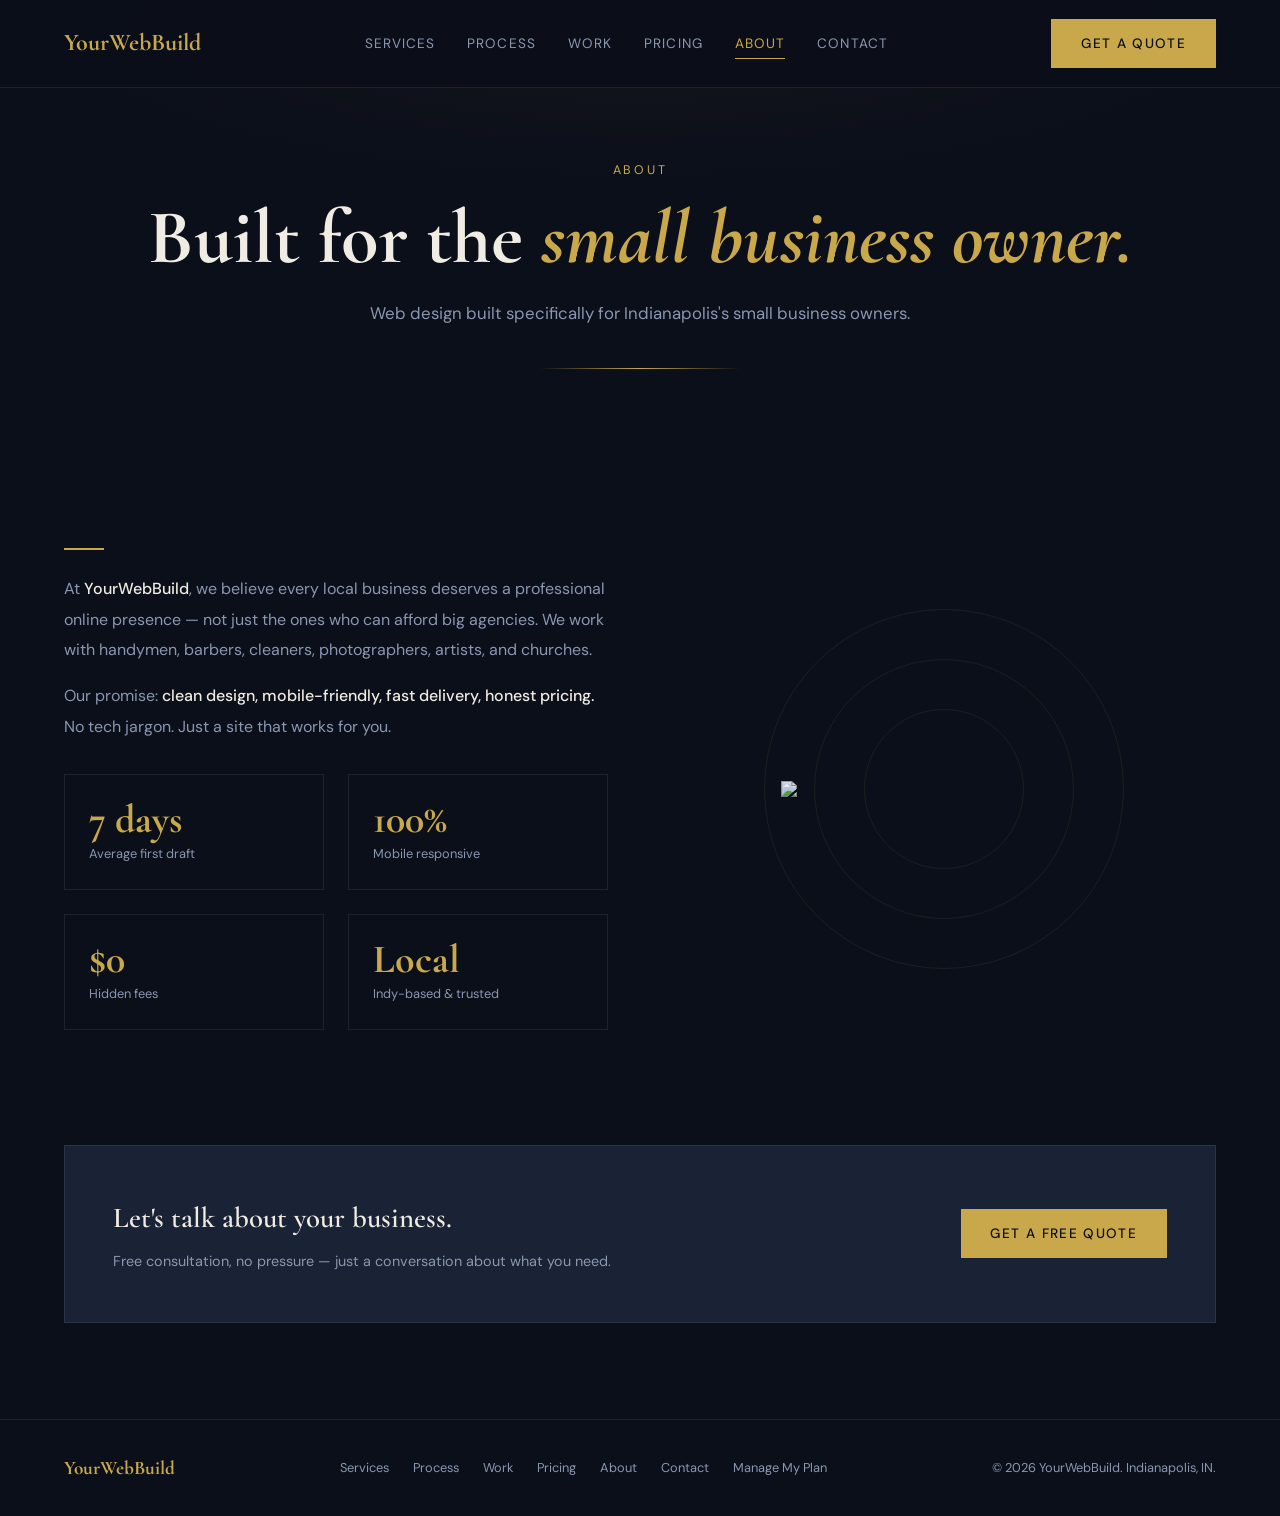
==== about.html @ 41e665bb "Add files via upload" ====
<!DOCTYPE html>
<html lang="en">
<head>
<meta charset="UTF-8"/>
<meta name="viewport" content="width=device-width,initial-scale=1.0"/>

<meta name="description" content="YourWebBuild builds professional websites for Indianapolis small businesses — handymen, barbers, cleaners, photographers, artists, and churches. Clean design, honest pricing."/>
<meta name="robots" content="index, follow"/>
<meta property="og:title" content="About | YourWebBuild"/>
<meta property="og:description" content="We believe every local business deserves a professional online presence — not just the ones who can afford big agencies."/>
<meta property="og:type" content="website"/>
<meta property="og:url" content="https://yourwebbuild.com/about.html"/>

<title>About | YourWebBuild</title>
<link rel="preconnect" href="https://fonts.googleapis.com">
<link rel="preconnect" href="https://fonts.gstatic.com" crossorigin>
<link href="https://fonts.googleapis.com/css2?family=Cormorant+Garamond:wght@400;600;700&family=DM+Sans:wght@300;400;500&display=swap" rel="stylesheet"/>
<link rel="icon" type="image/x-icon" href="Images/ywb-blue-tab.png">
<link rel="stylesheet" href="style.css">

<style>
.about-inner{display:grid;grid-template-columns:1fr 1fr;gap:4rem;align-items:center;max-width:1200px;margin:0 auto;}
.about-text p{color:var(--muted);line-height:1.9;margin-bottom:1rem;}
.about-text p strong{color:var(--white);font-weight:500;}
.about-stats{display:grid;grid-template-columns:1fr 1fr;gap:1.5rem;margin-top:2rem;}
.stat{padding:1.5rem;border:1px solid var(--border);transition:border-color .3s,transform .3s cubic-bezier(.22,1,.36,1);}
.stat:hover{border-color:var(--gold);transform:translateY(-2px);}
.stat-num{font-family:'Cormorant Garamond',serif;font-size:2.5rem;font-weight:700;color:var(--gold);line-height:1;}
.stat-label{font-size:.8rem;color:var(--muted);margin-top:.25rem;}

.about-visual{background:none;);border:none;height:520px;display:flex;align-items:center;justify-content:center;position:relative;overflow:hidden;}
.ring{position:absolute;border-radius:50%;border:1px solid #c9a84c18;top:50%;left:50%;transform:translate(-50%,-50%) scale(0);opacity:0;transition:transform 1s cubic-bezier(.22,1,.36,1),opacity 1s ease;}
.about-visual.visible .ring{opacity:1;}
.about-visual.visible .ring1{transform:translate(-50%,-50%) scale(1);width:160px;height:160px;transition-delay:.1s;}
.about-visual.visible .ring2{transform:translate(-50%,-50%) scale(1);width:260px;height:260px;transition-delay:.25s;}
.about-visual.visible .ring3{transform:translate(-50%,-50%) scale(1);width:360px;height:360px;transition-delay:.4s;}
.about-monogram{width:60%;opacity:0;position:relative;z-index:1;transition:opacity .8s ease .5s;}
.about-monogram img{width:100%;display:block;}
.about-visual.visible .about-monogram{opacity:.9;}

@media(max-width:900px){
  .about-inner{grid-template-columns:1fr;}
  .about-visual{height:380px;}
}
</style>
</head>
<body>

<nav id="main-nav">
  <a href="index.html" class="nav-logo">YourWebBuild</a>
  <div class="nav-links" id="navLinks">
    <a href="index.html#services">Services</a>
    <a href="process.html">Process</a>
    <a href="portfolio.html">Work</a>
    <a href="pricing.html">Pricing</a>
    <a href="about.html" class="active">About</a>
    <a href="contact.html">Contact</a>
  </div>
  <div class="nav-right">
    <a href="contact.html" class="btn btn-fill">Get a Quote</a>
    <button class="nav-toggle" id="navToggle" aria-label="Toggle menu" aria-expanded="false">
      <span></span><span></span><span></span>
    </button>
  </div>
</nav>

<div class="page-hero">
  <div class="hero-eyebrow">About</div>
  <h1 class="page-title">Built for the <em>small business owner.</em></h1>
  <p class="page-sub">Web design built specifically for Indianapolis's small business owners.</p>
  <div class="gold-divider"></div>
</div>

<section>
  <div class="about-inner">
    <div class="about-text">
      <div class="gold-line reveal d1"></div>
      <p class="reveal d2">At <strong>YourWebBuild</strong>, we believe every local business deserves a professional online presence — not just the ones who can afford big agencies. We work with handymen, barbers, cleaners, photographers, artists, and churches.</p>
      <p class="reveal d3">Our promise: <strong>clean design, mobile-friendly, fast delivery, honest pricing.</strong> No tech jargon. Just a site that works for you.</p>
      <div class="about-stats">
        <div class="stat reveal d1"><div class="stat-num">7 days</div><div class="stat-label">Average first draft</div></div>
        <div class="stat reveal d2"><div class="stat-num">100%</div><div class="stat-label">Mobile responsive</div></div>
        <div class="stat reveal d3"><div class="stat-num">$0</div><div class="stat-label">Hidden fees</div></div>
        <div class="stat reveal d4"><div class="stat-num">Local</div><div class="stat-label">Indy-based &amp; trusted</div></div>
      </div>
    </div>
    <div class="about-visual reveal-right">
      <div class="ring ring1"></div><div class="ring ring2"></div><div class="ring ring3"></div>
      <div class="about-monogram"><img src="Images/portrait.png"></div>
    </div>
  </div>
</section>

<div class="cta-band reveal">
  <div class="cta-band-text">
    <h3>Let's talk about your business.</h3>
    <p>Free consultation, no pressure — just a conversation about what you need.</p>
  </div>
  <a href="contact.html" class="btn btn-fill">Get a Free Quote</a>
</div>

<footer>
  <div class="footer-logo">YourWebBuild</div>
  <div class="footer-links">
    <a href="index.html#services">Services</a>
    <a href="process.html">Process</a>
    <a href="portfolio.html">Work</a>
    <a href="pricing.html">Pricing</a>
    <a href="about.html">About</a>
    <a href="contact.html">Contact</a>
    <a href="https://billing.stripe.com/p/login/test_aFa7sK5XEgO0h2pbyrfMA00">Manage My Plan</a>
  </div>
  <div class="footer-copy">© 2026 YourWebBuild. Indianapolis, IN.</div>
</footer>

<script src="script.js"></script>
</body>
</html>
---- style.css ----
/* ============================================================
   YourWebBuild — Shared Styles
   Linked on every page. Page-specific styles (hero, pricing
   cards, contact form, etc.) live in each file's own <style>
   block, layered on top of this.
   ============================================================ */

*{margin:0;padding:0;box-sizing:border-box;}
:root{
  --navy:#0b0f1a;--navy2:#111827;--navy3:#1a2235;
  --gold:#c9a84c;--gold2:#e8c96a;--white:#f0ece3;--muted:#8a97b0;--border:#ffffff14;
}
html{scroll-behavior:auto;}
body{background:var(--navy);color:var(--white);font-family:'DM Sans',sans-serif;font-size:16px;line-height:1.7;overflow-x:hidden;}
a{color:inherit;text-decoration:none;}

/* Reveal animations */
.reveal{opacity:0;transform:translateY(38px);transition:opacity .7s cubic-bezier(.22,1,.36,1),transform .7s cubic-bezier(.22,1,.36,1);}
.reveal.visible{opacity:1;transform:translateY(0);}
.reveal-left{opacity:0;transform:translateX(-38px);transition:opacity .7s cubic-bezier(.22,1,.36,1),transform .7s cubic-bezier(.22,1,.36,1);}
.reveal-left.visible{opacity:1;transform:translateX(0);}
.reveal-right{opacity:0;transform:translateX(38px);transition:opacity .7s cubic-bezier(.22,1,.36,1),transform .7s cubic-bezier(.22,1,.36,1);}
.reveal-right.visible{opacity:1;transform:translateX(0);}
.d1{transition-delay:.00s;}.d2{transition-delay:.12s;}.d3{transition-delay:.24s;}.d4{transition-delay:.36s;}.d5{transition-delay:.48s;}

/* Nav — identical on every page; only the active link differs */
nav{position:fixed;top:0;left:0;right:0;z-index:100;display:flex;align-items:center;justify-content:space-between;padding:1.2rem 5%;background:rgba(11,15,26,.92);backdrop-filter:blur(12px);border-bottom:1px solid var(--border);transition:padding .3s;}
nav.scrolled{padding:.8rem 5%;}
.nav-logo{font-family:'Cormorant Garamond',serif;font-size:1.5rem;font-weight:700;color:var(--gold);}
.nav-links{display:flex;gap:2rem;}
.nav-links a{font-size:.85rem;letter-spacing:.08em;text-transform:uppercase;color:var(--muted);transition:color .2s;position:relative;}
.nav-links a::after{content:'';position:absolute;bottom:-4px;left:0;width:0;height:1px;background:var(--gold);transition:width .3s cubic-bezier(.22,1,.36,1);}
.nav-links a:hover{color:var(--gold);}
.nav-links a:hover::after{width:100%;}
.nav-links a.active{color:var(--gold);}
.nav-links a.active::after{width:100%;}

.nav-right{display:flex;align-items:center;gap:1.25rem;position:relative;z-index:101;}

.nav-toggle{display:none;flex-direction:column;justify-content:center;gap:5px;width:26px;height:20px;background:none;border:none;cursor:pointer;padding:0;}
.nav-toggle span{display:block;width:100%;height:2px;background:var(--gold);transition:transform .3s cubic-bezier(.22,1,.36,1),opacity .3s ease;}
.nav-toggle[aria-expanded="true"] span:nth-child(1){transform:translateY(7px) rotate(45deg);}
.nav-toggle[aria-expanded="true"] span:nth-child(2){opacity:0;}
.nav-toggle[aria-expanded="true"] span:nth-child(3){transform:translateY(-7px) rotate(-45deg);}

.btn{display:inline-block;padding:.75rem 1.8rem;border:1px solid var(--gold);color:var(--gold);font-family:'DM Sans',sans-serif;font-size:.85rem;letter-spacing:.1em;text-transform:uppercase;cursor:pointer;transition:all .25s;background:transparent;}
.btn:hover{background:var(--gold);color:var(--navy);}
.btn-fill{background:var(--gold);color:var(--navy);font-weight:500;}
.btn-fill:hover{background:var(--gold2);border-color:var(--gold2);}

section{padding:6rem 5%;}
h2.section-title{font-family:'Cormorant Garamond',serif;font-size:clamp(2rem,4vw,3rem);font-weight:600;color:var(--white);margin-bottom:1.5rem;line-height:2.8rem;}
.section-sub{font-size:.95rem;color:var(--muted);margin-bottom:3rem;}
.gold-line{display:block;width:0;height:2px;background:var(--gold);margin-bottom:1.5rem;transition:width .9s cubic-bezier(.22,1,.36,1);}
.gold-line.visible{width:40px;}

/* Subpage hero — Process / Pricing / About / Contact / Work all open this way */
.page-hero{padding:10rem 5% 4rem;text-align:center;position:relative;overflow:hidden;}
.page-hero::before{content:'';position:absolute;inset:0;background:radial-gradient(ellipse 70% 60% at 50% 0%,#c9a84c0c 0%,transparent 70%);pointer-events:none;}
.hero-eyebrow{font-size:.78rem;letter-spacing:.22em;text-transform:uppercase;color:var(--gold);margin-bottom:1rem;opacity:0;animation:fadeUp .7s cubic-bezier(.22,1,.36,1) .2s forwards;}
.page-title{font-family:'Cormorant Garamond',serif;font-size:clamp(2.8rem,6vw,5rem);font-weight:700;line-height:1.08;margin-bottom:1.2rem;opacity:0;animation:fadeUp .8s cubic-bezier(.22,1,.36,1) .35s forwards;}
.page-title em{font-style:italic;color:var(--gold);}
.page-sub{font-size:1.05rem;color:var(--muted);max-width:560px;margin:0 auto 1.5rem;opacity:0;animation:fadeUp .8s cubic-bezier(.22,1,.36,1) .5s forwards;}
.gold-divider{width:0;height:1px;background:linear-gradient(90deg,transparent,var(--gold),transparent);margin:2.5rem auto 0;animation:expandLine 1s cubic-bezier(.22,1,.36,1) .8s forwards;}
@keyframes expandLine{to{width:200px;}}
@keyframes fadeUp{from{opacity:0;transform:translateY(28px);}to{opacity:1;transform:translateY(0);}}

/* CTA band — closes out every subpage */
.cta-band{margin:0 5% 6rem;border:1px solid var(--border);background:var(--navy3);padding:3rem;display:flex;align-items:center;justify-content:space-between;gap:2rem;flex-wrap:wrap;}
.cta-band-text h3{font-family:'Cormorant Garamond',serif;font-size:1.8rem;font-weight:600;margin-bottom:.4rem;}
.cta-band-text p{font-size:.9rem;color:var(--muted);}

footer{padding:2rem 5%;border-top:1px solid var(--border);display:flex;align-items:center;justify-content:space-between;flex-wrap:wrap;gap:1rem;}
.footer-logo{font-family:'Cormorant Garamond',serif;font-size:1.2rem;font-weight:700;color:var(--gold);}
.footer-copy{font-size:.8rem;color:var(--muted);}
.footer-links{display:flex;gap:1.5rem;flex-wrap:wrap;}
.footer-links a{font-size:.8rem;color:var(--muted);}
.footer-links a:hover{color:var(--gold);}

@media(max-width:900px){
  .nav-toggle{display:flex;}

  /* backdrop-filter on nav makes nav the "containing block" for any
     position:fixed element inside it — including .nav-links. That
     traps the full-screen menu inside nav's own ~70px-tall box
     instead of the real viewport. Turning it off here is the fix. */
  nav{backdrop-filter:none;}

  .nav-links{
    position:fixed;
    inset:0;
    background:var(--navy);
    display:flex;
    flex-direction:column;
    align-items:center;
    justify-content:center;
    gap:2.2rem;
    transform:translateY(-100%);
    opacity:0;
    pointer-events:none;
    transition:transform .35s cubic-bezier(.22,1,.36,1),opacity .35s ease;
    z-index:90;
  }
  .nav-links.open{
    transform:translateY(0);
    opacity:1;
    pointer-events:auto;
  }
  .nav-links a{font-size:1.15rem;}
  .nav-links a::after{display:none;}
  body.nav-open{overflow:hidden;}
}
@media(max-width:640px){
  .cta-band{flex-direction:column;text-align:center;}
  .nav-right .btn-fill{padding:.6rem 1.1rem;font-size:.75rem;}
}
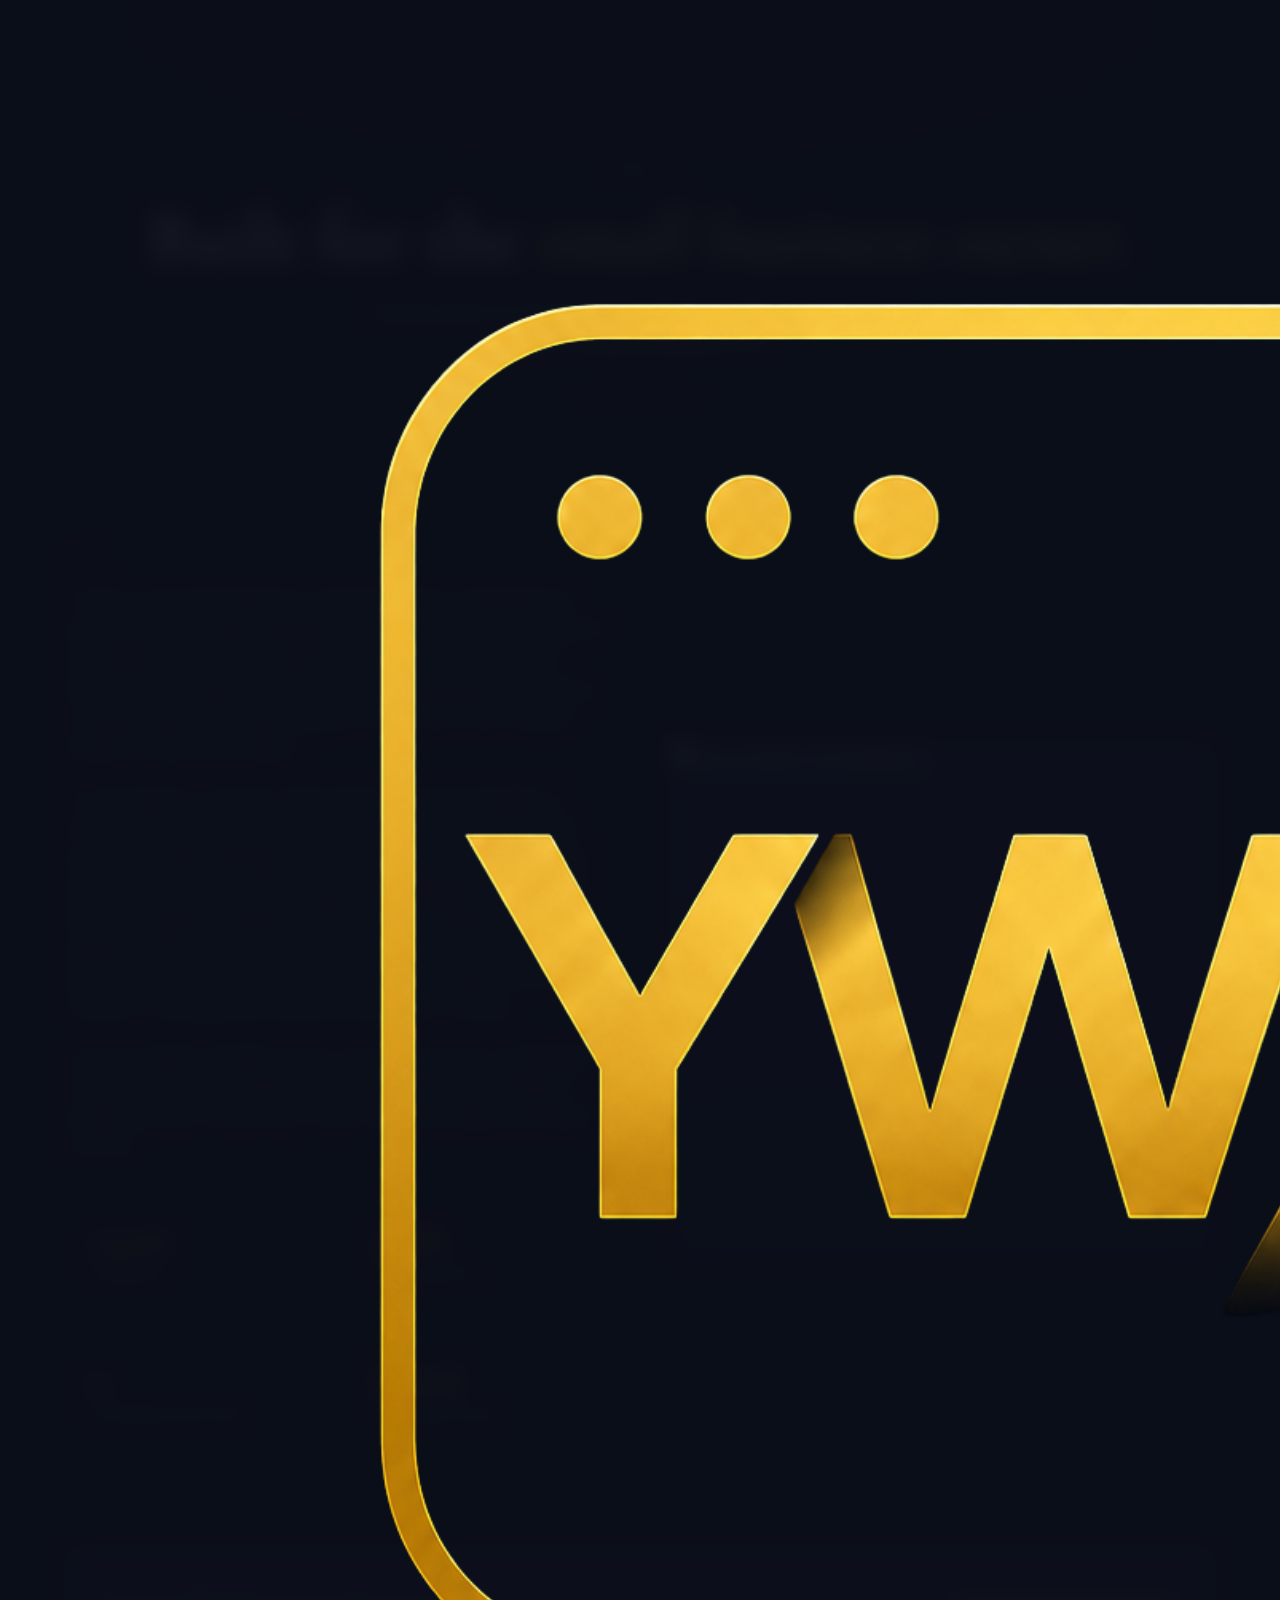
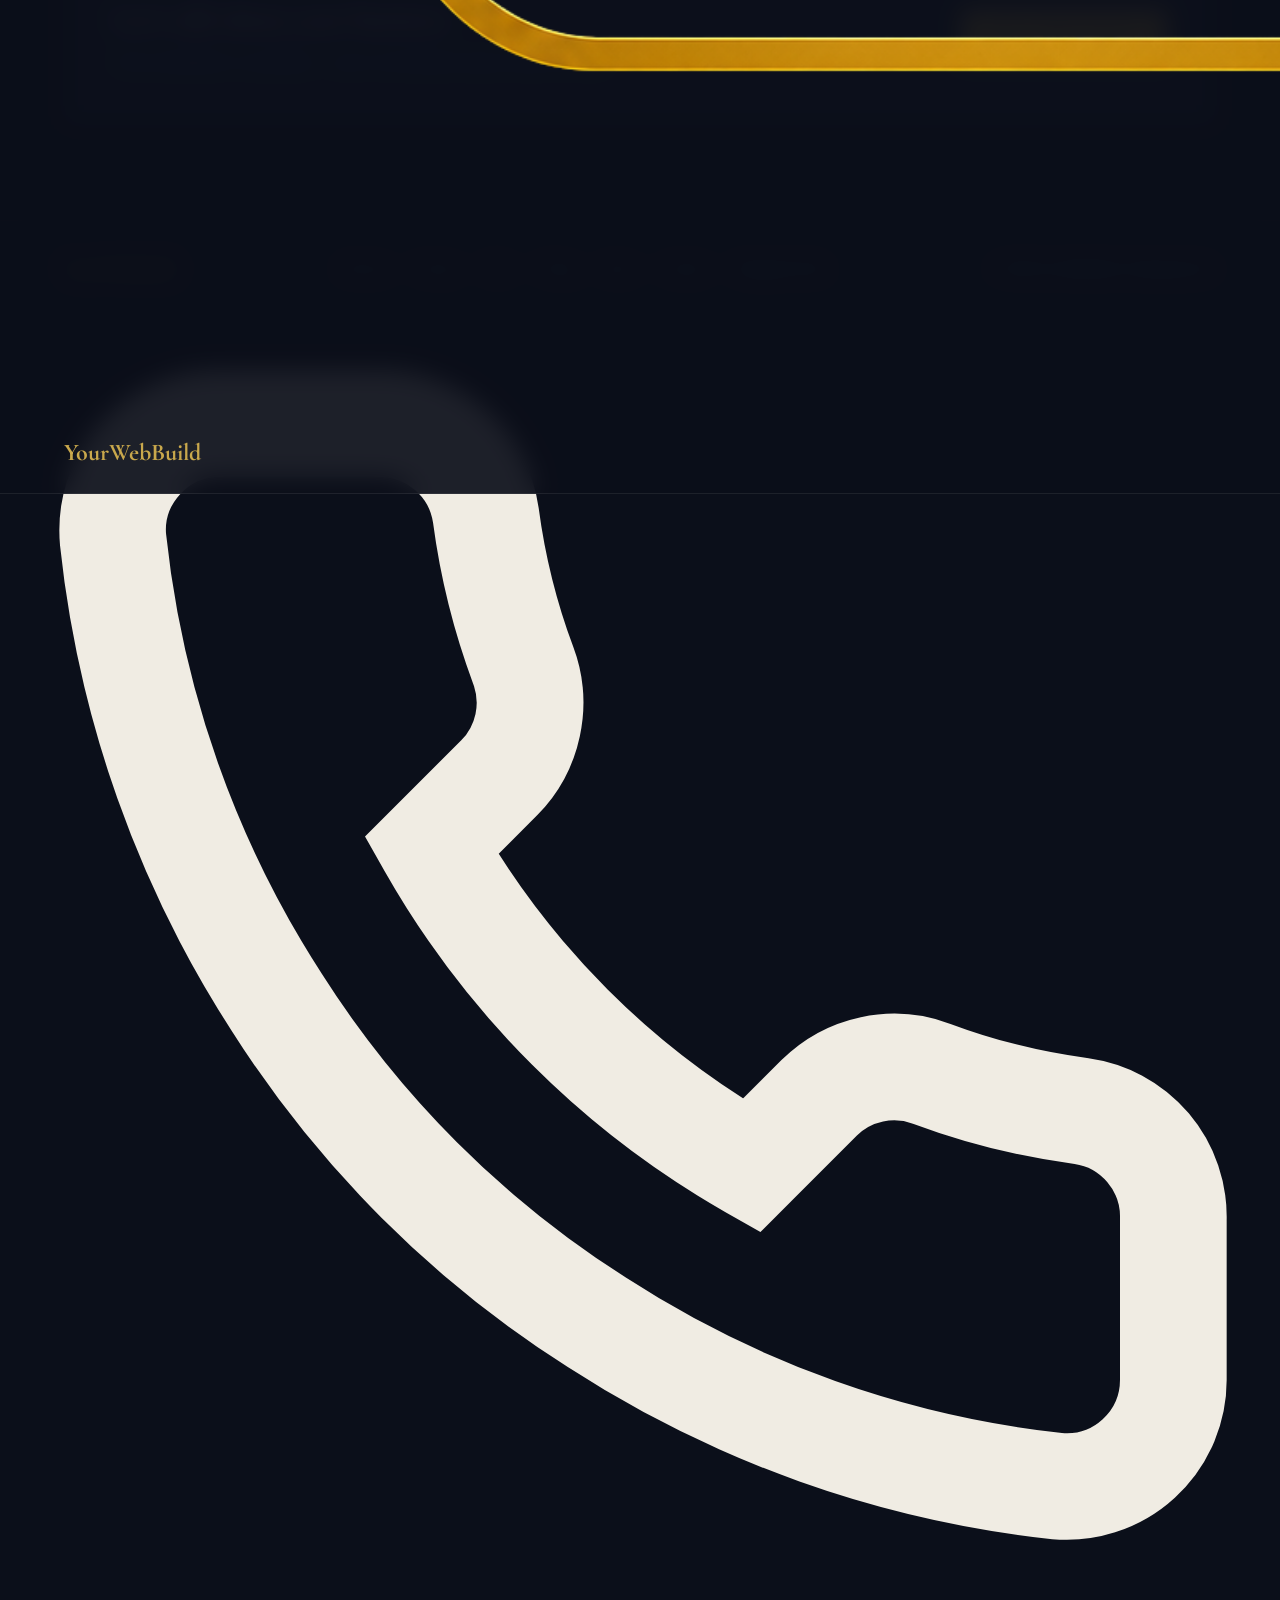
==== commit fb2515e2: "Add files via upload" ====
--- a/about.html
+++ b/about.html
@@ -4,10 +4,10 @@
 <meta charset="UTF-8"/>
 <meta name="viewport" content="width=device-width,initial-scale=1.0"/>
 
-<meta name="description" content="YourWebBuild builds professional websites for Indianapolis small businesses — handymen, barbers, cleaners, photographers, artists, and churches. Clean design, honest pricing."/>
+<meta name="description" content="Meet Darryl, the Indianapolis web developer behind YourWebBuild. 13 years in IT, a hand-coded approach, and direct access to the person actually building your site."/>
 <meta name="robots" content="index, follow"/>
 <meta property="og:title" content="About | YourWebBuild"/>
-<meta property="og:description" content="We believe every local business deserves a professional online presence — not just the ones who can afford big agencies."/>
+<meta property="og:description" content="13 years in IT, no agency markup, no outsourced code. Just the person building your website, start to finish."/>
 <meta property="og:type" content="website"/>
 <meta property="og:url" content="https://yourwebbuild.com/about.html"/>
 
@@ -28,15 +28,11 @@
 .stat-num{font-family:'Cormorant Garamond',serif;font-size:2.5rem;font-weight:700;color:var(--gold);line-height:1;}
 .stat-label{font-size:.8rem;color:var(--muted);margin-top:.25rem;}
 
-.about-visual{background:none;);border:none;height:520px;display:flex;align-items:center;justify-content:center;position:relative;overflow:hidden;}
-.ring{position:absolute;border-radius:50%;border:1px solid #c9a84c18;top:50%;left:50%;transform:translate(-50%,-50%) scale(0);opacity:0;transition:transform 1s cubic-bezier(.22,1,.36,1),opacity 1s ease;}
-.about-visual.visible .ring{opacity:1;}
-.about-visual.visible .ring1{transform:translate(-50%,-50%) scale(1);width:160px;height:160px;transition-delay:.1s;}
-.about-visual.visible .ring2{transform:translate(-50%,-50%) scale(1);width:260px;height:260px;transition-delay:.25s;}
-.about-visual.visible .ring3{transform:translate(-50%,-50%) scale(1);width:360px;height:360px;transition-delay:.4s;}
-.about-monogram{width:60%;opacity:0;position:relative;z-index:1;transition:opacity .8s ease .5s;}
-.about-monogram img{width:100%;display:block;}
-.about-visual.visible .about-monogram{opacity:.9;}
+.about-visual{background:var(--navy3);border:1px solid var(--border);height:520px;position:relative;overflow:hidden;}
+.about-visual img{width:100%;height:100%;object-fit:cover;object-position:50% 18%;display:block;opacity:0;transform:scale(1.04);transition:opacity 1s ease .15s,transform 1.1s cubic-bezier(.22,1,.36,1) .15s;}
+.about-visual.visible img{opacity:1;transform:scale(1);}
+.about-visual::after{content:'';position:absolute;inset:0;background:linear-gradient(180deg,transparent 60%,rgba(11,15,26,.55) 100%);pointer-events:none;}
+.about-visual::before{content:'';position:absolute;inset:0;border:1px solid #c9a84c30;z-index:1;pointer-events:none;}
 
 @media(max-width:900px){
   .about-inner{grid-template-columns:1fr;}
@@ -47,7 +43,7 @@
 <body>
 
 <nav id="main-nav">
-  <a href="index.html" class="nav-logo">YourWebBuild</a>
+  <a href="index.html" class="nav-logo"><img src="Images/ywb-gold.png" alt="logo"><span class="hide-text"> YourWebBuild </span></a> 
   <div class="nav-links" id="navLinks">
     <a href="index.html#services">Services</a>
     <a href="process.html">Process</a>
@@ -67,7 +63,7 @@
 <div class="page-hero">
   <div class="hero-eyebrow">About</div>
   <h1 class="page-title">Built for the <em>small business owner.</em></h1>
-  <p class="page-sub">Web design built specifically for Indianapolis's small business owners.</p>
+  <p class="page-sub">Thirteen years in IT, a hand-coded approach, and direct access to the person actually building your site.</p>
   <div class="gold-divider"></div>
 </div>
 
@@ -75,18 +71,18 @@
   <div class="about-inner">
     <div class="about-text">
       <div class="gold-line reveal d1"></div>
-      <p class="reveal d2">At <strong>YourWebBuild</strong>, we believe every local business deserves a professional online presence — not just the ones who can afford big agencies. We work with handymen, barbers, cleaners, photographers, artists, and churches.</p>
-      <p class="reveal d3">Our promise: <strong>clean design, mobile-friendly, fast delivery, honest pricing.</strong> No tech jargon. Just a site that works for you.</p>
+      <p class="reveal d2">I'm Darryl, and I build websites for small businesses in Indianapolis. By day, I work in IT for Indiana state government, the kind of job where uptime and reliability aren't optional. Before that, I supported clinicians and administrators in healthcare IT. Thirteen years of keeping critical systems running for people who couldn't afford for them to fail. That's the same standard I bring to your website.</p>
+      <p class="reveal d3">I'm not an agency. It's just me, which means no account managers, no outsourced code, and no markup for overhead I don't have. You'll talk to the person actually building your site, from your first conversation to the day it launches. I got into this during COVID, rekindling a creative side I'd had since college, and taught myself the rest. No templates, no page builders. I architect every site myself and use AI to help write the code faster, the same way a contractor uses power tools instead of hand saws. The skill is in knowing what to build, not how slowly I can type.</p>
+      <p class="reveal d4">I'm also a husband and father of four, soon to be five, here in Indianapolis. This isn't a side hustle I'll abandon when it gets hard. It's something I'm building carefully, the same way I'd want someone building something for my family.</p>
       <div class="about-stats">
-        <div class="stat reveal d1"><div class="stat-num">7 days</div><div class="stat-label">Average first draft</div></div>
+        <div class="stat reveal d1"><div class="stat-num">13 yrs</div><div class="stat-label">IT experience</div></div>
         <div class="stat reveal d2"><div class="stat-num">100%</div><div class="stat-label">Mobile responsive</div></div>
-        <div class="stat reveal d3"><div class="stat-num">$0</div><div class="stat-label">Hidden fees</div></div>
+        <div class="stat reveal d3"><div class="stat-num">0</div><div class="stat-label">Sites abandoned mid-build</div></div>
         <div class="stat reveal d4"><div class="stat-num">Local</div><div class="stat-label">Indy-based &amp; trusted</div></div>
       </div>
     </div>
     <div class="about-visual reveal-right">
-      <div class="ring ring1"></div><div class="ring ring2"></div><div class="ring ring3"></div>
-      <div class="about-monogram"><img src="Images/portrait.png"></div>
+      <img src="Images/about-me.png" alt="Darryl, founder of YourWebBuild" />
     </div>
   </div>
 </section>
@@ -108,11 +104,19 @@
     <a href="pricing.html">Pricing</a>
     <a href="about.html">About</a>
     <a href="contact.html">Contact</a>
-    <a href="https://billing.stripe.com/p/login/test_aFa7sK5XEgO0h2pbyrfMA00">Manage My Plan</a>
+    <a href="https://billing.stripe.com/p/login/aFa7sK5XEgO0h2pbyrfMA00">Manage My Plan</a>
   </div>
   <div class="footer-copy">© 2026 YourWebBuild. Indianapolis, IN.</div>
 </footer>
 
 <script src="script.js"></script>
+
+<a class="call-fab">
+	<a href="tel:+13177312108" class="call-fab" aria-label="Call YourWebBuild">
+	  <svg viewBox="0 0 24 24" fill="none" stroke="currentColor" stroke-width="2">
+		<path d="M22 16.92v3a2 2 0 0 1-2.18 2 19.79 19.79 0 0 1-8.63-3.07 19.5 19.5 0 0 1-6-6 19.79 19.79 0 0 1-3.07-8.67A2 2 0 0 1 4.11 2h3a2 2 0 0 1 2 1.72c.127.96.361 1.903.7 2.81a2 2 0 0 1-.45 2.11L8.09 9.91a16 16 0 0 0 6 6l1.27-1.27a2 2 0 0 1 2.11-.45c.907.339 1.85.573 2.81.7A2 2 0 0 1 22 16.92z"/>
+	  </svg>
+	</a>
+</a>
 </body>
 </html>
